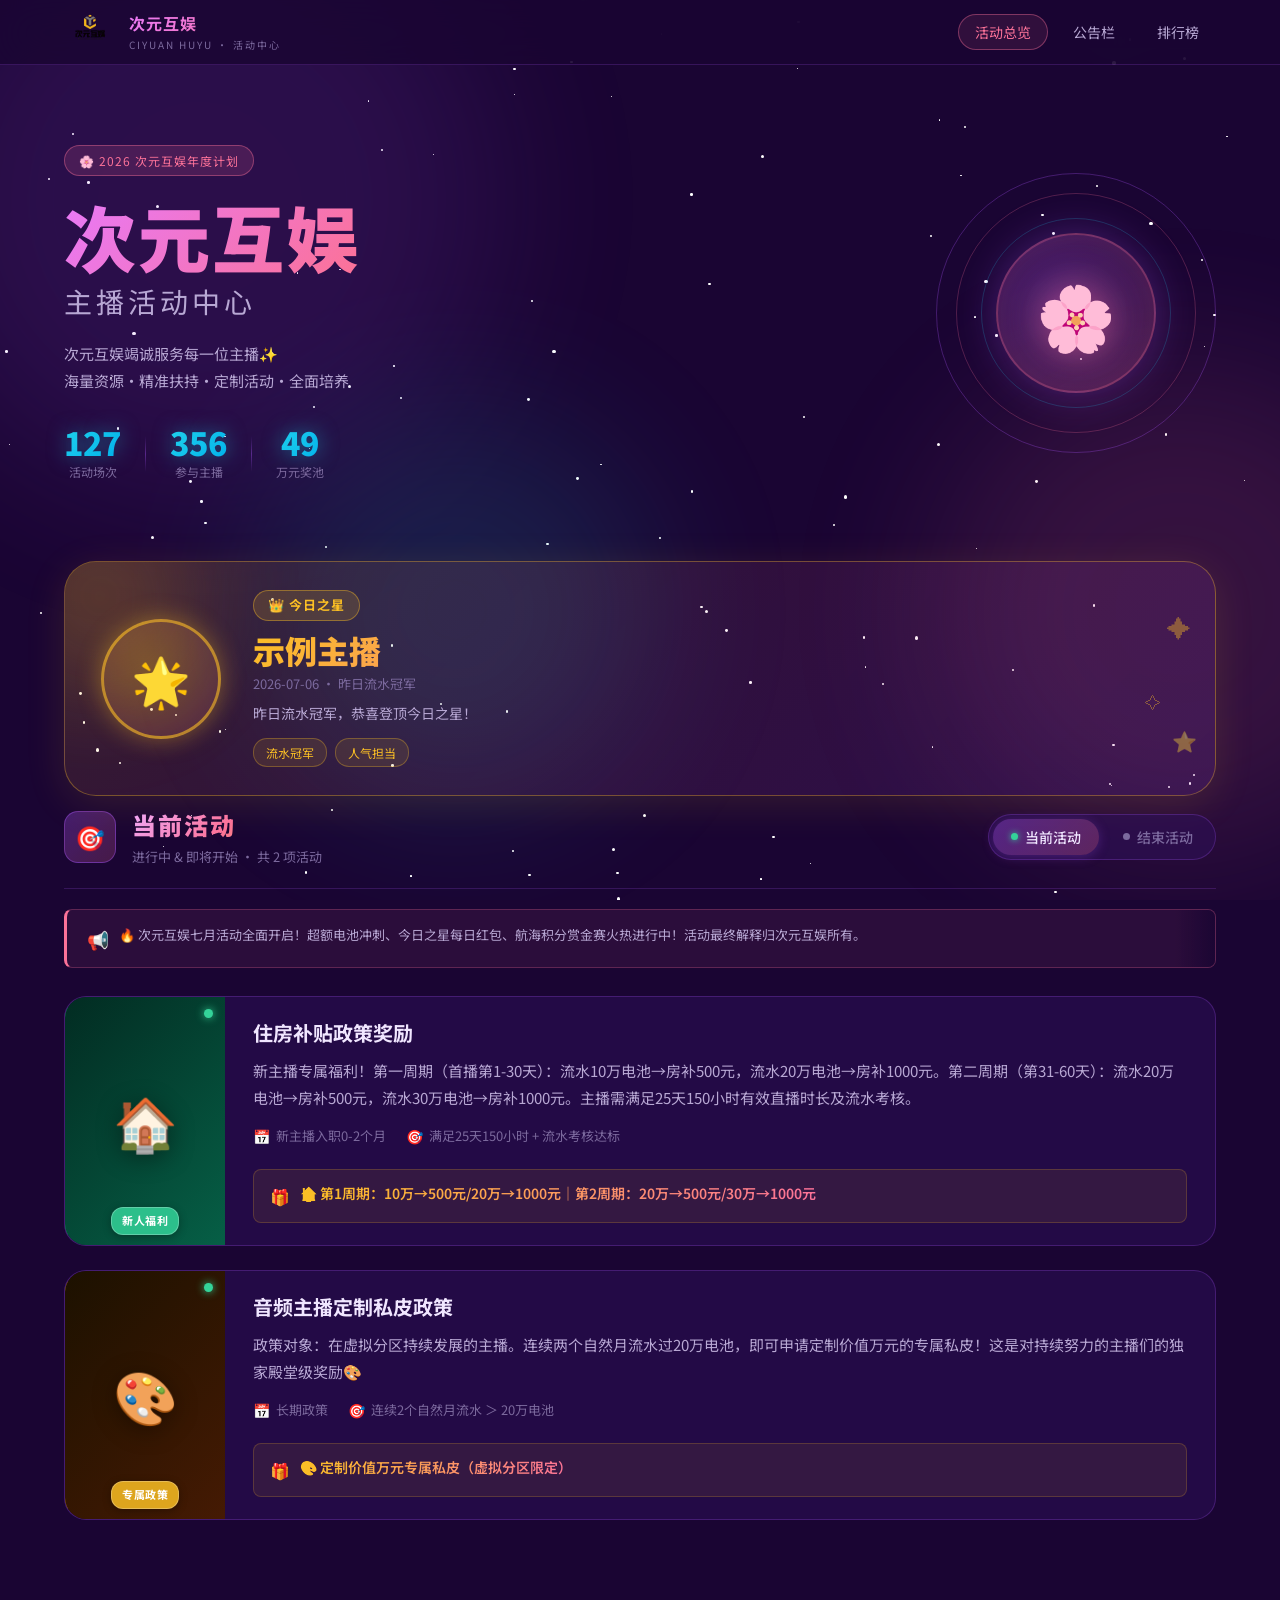
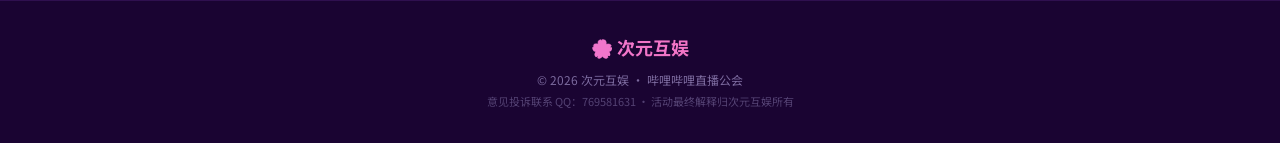
==== index.html @ 7ccd8221 "尝试跑通 尝试跑通" ====
<!DOCTYPE html>
<html lang="zh-CN">
<head>
  <meta charset="UTF-8" />
  <meta name="viewport" content="width=device-width, initial-scale=1.0" />
  <title>✨ 次元互娱 · 活动中心</title>
  <link rel="stylesheet" href="style.css" />
  <link rel="preconnect" href="https://fonts.googleapis.com" />
  <link href="https://fonts.googleapis.com/css2?family=Noto+Sans+SC:wght@300;400;500;700;900&display=swap" rel="stylesheet" />
</head>
<body>

  <!-- 背景粒子层 -->
  <div class="bg-layer">
    <div class="stars" id="stars"></div>
    <div class="nebula nebula-1"></div>
    <div class="nebula nebula-2"></div>
    <div class="nebula nebula-3"></div>
  </div>

  <!-- 顶部导航 -->
  <header class="site-header">
    <div class="header-inner">
      <div class="logo-area">
        <div class="logo-icon">
          <img src="logo.png" alt="次元互娱" class="logo-img" />
        </div>
        <div class="logo-text">
          <span class="guild-name">次元互娱</span>
          <span class="guild-sub">CIYUAN HUYU · 活动中心</span>
        </div>
      </div>
      <nav class="header-nav">
        <a href="#" class="nav-link active">活动总览</a>
        <a href="#" class="nav-link">公告栏</a>
        <a href="#" class="nav-link">排行榜</a>
      </nav>
    </div>
  </header>

  <!-- 主视觉 Banner -->
  <section class="hero-banner">
    <div class="hero-content">
      <div class="hero-badge">🌸 2026 次元互娱年度计划</div>
      <h1 class="hero-title">
        <span class="title-line-1">次元互娱</span>
        <span class="title-line-2">主播活动中心</span>
      </h1>
      <p class="hero-desc">次元互娱竭诚服务每一位主播✨<br/>海量资源·精准扶持·定制活动·全面培养</p>
      <div class="hero-stats">
        <div class="stat-item">
          <span class="stat-num" data-count="128">0</span>
          <span class="stat-label">活动场次</span>
        </div>
        <div class="stat-divider"></div>
        <div class="stat-item">
          <span class="stat-num" data-count="360">0</span>
          <span class="stat-label">参与主播</span>
        </div>
        <div class="stat-divider"></div>
        <div class="stat-item">
          <span class="stat-num" data-count="50">0</span>
          <span class="stat-label">万元奖池</span>
        </div>
      </div>
    </div>
    <div class="hero-decoration">
      <div class="deco-circle deco-c1"></div>
      <div class="deco-circle deco-c2"></div>
      <div class="deco-circle deco-c3"></div>
      <div class="deco-character">
        <div class="char-ring"></div>
        <div class="char-body">
          <span class="char-emoji">🌸</span>
        </div>
      </div>
    </div>
  </section>

  <!-- ⭐ 今日之星模块 -->
  <section class="today-star-section" id="todayStarSection">
    <div class="section-inner">
      <div class="star-card">
        <div class="star-glow"></div>
        <div class="star-photo no-photo" id="starPhoto">🌟</div>
        <div class="star-info">
          <div class="star-crown">👑 今日之星</div>
          <h2 class="star-name" id="starName">主播名</h2>
          <p class="star-date" id="starDate">昨日流水冠军</p>
          <p class="star-note" id="starNote"></p>
          <div class="star-tags" id="starTags"></div>
        </div>
        <div class="star-badge-deco">
          <span class="deco-star deco-s1">✦</span>
          <span class="deco-star deco-s2">✧</span>
          <span class="deco-star deco-s3">⭐</span>
        </div>
      </div>
    </div>
  </section>

  <!-- 活动内容区域 -->
  <main class="activity-main" id="activityMain">
    <div class="section-inner">

      <!-- 活动标题 + 右侧状态切换 -->
      <div class="month-header" id="monthHeader">
        <div class="month-icon">🎯</div>
        <div class="month-title-group">
          <h2 class="month-title" id="monthTitle">当前活动</h2>
          <p class="month-subtitle" id="monthSubtitle">正在进行中的活动</p>
        </div>
        <!-- 右侧切换按钮 -->
        <div class="status-switch" id="statusSwitch">
          <button class="switch-btn active" data-status="active" onclick="switchStatus('active')">
            <span class="switch-dot active-dot"></span>当前活动
          </button>
          <button class="switch-btn" data-status="ended" onclick="switchStatus('ended')">
            <span class="switch-dot ended-dot"></span>结束活动
          </button>
        </div>
      </div>

      <!-- 活动置顶公告 -->
      <div class="notice-banner" id="noticeBanner">
        <span class="notice-icon">📢</span>
        <span class="notice-text" id="noticeText">本月活动火热进行中！请各位主播关注结算时间，奖励将于次月5日统一发放。</span>
      </div>

      <!-- 活动卡片网格 -->
      <div class="activity-grid" id="activityGrid">
        <!-- 活动卡片由 JS 动态渲染 -->
      </div>

      <!-- 空状态 -->
      <div class="empty-state" id="emptyState" style="display:none;">
        <div class="empty-icon">🌙</div>
        <p class="empty-title">本月活动即将公布</p>
        <p class="empty-desc">敬请期待，运营小姐姐们正在努力策划中～</p>
      </div>

    </div>
  </main>

  <!-- 底部 -->
  <footer class="site-footer">
    <div class="footer-inner">
      <div class="footer-logo">🌸 次元互娱</div>
      <p class="footer-text">© 2026 次元互娱 · 哔哩哔哩直播公会</p>
      <p class="footer-hint">意见投诉联系 QQ：769581631 · 活动最终解释归次元互娱所有</p>
    </div>
  </footer>

  <!-- 烟花特效容器 -->
  <div class="fireworks-container" id="fireworksContainer"></div>

  <script src="script.js"></script>
</body>
</html>
---- style.css ----
/* ============================================
   BASE & RESET
   ============================================ */
*, *::before, *::after { box-sizing: border-box; margin: 0; padding: 0; }

:root {
  --bili-pink:    #FB7299;
  --bili-blue:    #00AEEC;
  --purple-deep:  #1a0533;
  --purple-mid:   #2d1057;
  --purple-light: #6d28d9;
  --accent-cyan:  #22d3ee;
  --accent-gold:  #fbbf24;
  --accent-green: #34d399;
  --text-primary: #f0e6ff;
  --text-secondary: #b8a8d4;
  --text-muted:   #7c6a9e;
  --card-bg:      rgba(45, 16, 87, 0.55);
  --card-border:  rgba(168, 85, 247, 0.25);
  --glass-bg:     rgba(255, 255, 255, 0.04);
  --radius-sm: 8px;
  --radius-md: 14px;
  --radius-lg: 22px;
  --radius-xl: 32px;
  --shadow-glow: 0 0 30px rgba(168, 85, 247, 0.4);
  --shadow-pink: 0 0 20px rgba(251, 114, 153, 0.35);
  --transition: 0.3s cubic-bezier(0.4, 0, 0.2, 1);
}

html { scroll-behavior: smooth; }

body {
  font-family: 'Noto Sans SC', 'PingFang SC', 'Hiragino Sans GB', sans-serif;
  background: var(--purple-deep);
  color: var(--text-primary);
  min-height: 100vh;
  overflow-x: hidden;
  line-height: 1.6;
}

/* ============================================
   BACKGROUND LAYER
   ============================================ */
.bg-layer {
  position: fixed;
  inset: 0;
  pointer-events: none;
  z-index: 0;
  overflow: hidden;
}

.stars {
  position: absolute;
  inset: 0;
}

.star {
  position: absolute;
  border-radius: 50%;
  background: white;
  animation: twinkle var(--dur, 3s) ease-in-out infinite;
  animation-delay: var(--delay, 0s);
}

@keyframes twinkle {
  0%, 100% { opacity: var(--min-op, 0.2); transform: scale(1); }
  50%       { opacity: 1; transform: scale(1.4); }
}

.nebula {
  position: absolute;
  border-radius: 50%;
  filter: blur(80px);
  opacity: 0.12;
  animation: nebulaDrift 20s ease-in-out infinite alternate;
}
.nebula-1 { width: 600px; height: 600px; background: #a855f7; top: -100px; left: -100px; animation-duration: 25s; }
.nebula-2 { width: 500px; height: 500px; background: #FB7299; top: 40%; right: -150px; animation-duration: 30s; animation-delay: -10s; }
.nebula-3 { width: 400px; height: 400px; background: #22d3ee; bottom: 10%; left: 20%; animation-duration: 20s; animation-delay: -5s; }

@keyframes nebulaDrift {
  from { transform: translate(0, 0) scale(1); }
  to   { transform: translate(40px, 30px) scale(1.08); }
}

/* ============================================
   COMMON LAYOUT
   ============================================ */
.section-inner {
  max-width: 1200px;
  margin: 0 auto;
  padding: 0 24px;
}

/* ============================================
   HEADER
   ============================================ */
.site-header {
  position: sticky;
  top: 0;
  z-index: 100;
  background: rgba(26, 5, 51, 0.82);
  backdrop-filter: blur(20px);
  border-bottom: 1px solid rgba(168, 85, 247, 0.2);
}

.header-inner {
  max-width: 1200px;
  margin: 0 auto;
  padding: 0 24px;
  height: 64px;
  display: flex;
  align-items: center;
  justify-content: space-between;
}

.logo-area {
  display: flex;
  align-items: center;
  gap: 12px;
}

.logo-icon svg {
  width: 40px;
  height: 40px;
  filter: drop-shadow(0 0 8px rgba(168, 85, 247, 0.6));
}

.logo-img {
  height: 40px;
  width: auto;          /* 按比例自动拉伸，不裁剪 */
  max-width: 120px;     /* 防止过宽 */
  object-fit: contain;
  animation: logoPulse 3s ease-in-out infinite;
}

.guild-name {
  display: block;
  font-size: 16px;
  font-weight: 700;
  background: linear-gradient(135deg, #e879f9, #fb7299);
  -webkit-background-clip: text;
  -webkit-text-fill-color: transparent;
  background-clip: text;
  letter-spacing: 1px;
}

.guild-sub {
  display: block;
  font-size: 10px;
  color: var(--text-muted);
  letter-spacing: 2px;
  text-transform: uppercase;
}

.header-nav {
  display: flex;
  gap: 8px;
}

.nav-link {
  padding: 6px 16px;
  border-radius: 20px;
  font-size: 14px;
  color: var(--text-secondary);
  text-decoration: none;
  transition: var(--transition);
  border: 1px solid transparent;
}

.nav-link:hover,
.nav-link.active {
  color: var(--bili-pink);
  border-color: rgba(251, 114, 153, 0.4);
  background: rgba(251, 114, 153, 0.1);
}

/* ============================================
   HERO BANNER
   ============================================ */
.hero-banner {
  position: relative;
  z-index: 1;
  padding: 80px 24px 60px;
  max-width: 1200px;
  margin: 0 auto;
  display: flex;
  align-items: center;
  justify-content: space-between;
  gap: 40px;
  min-height: 400px;
}

.hero-content { flex: 1; }

.hero-badge {
  display: inline-flex;
  align-items: center;
  gap: 6px;
  padding: 5px 14px;
  background: rgba(251, 114, 153, 0.15);
  border: 1px solid rgba(251, 114, 153, 0.4);
  border-radius: 20px;
  font-size: 12px;
  color: var(--bili-pink);
  letter-spacing: 1px;
  margin-bottom: 20px;
  animation: fadeInDown 0.6s ease both;
}

.hero-title {
  display: flex;
  flex-direction: column;
  gap: 4px;
  margin-bottom: 16px;
  animation: fadeInUp 0.7s ease 0.1s both;
}

.title-line-1 {
  font-size: clamp(40px, 6vw, 72px);
  font-weight: 900;
  background: linear-gradient(135deg, #e879f9 0%, #fb7299 40%, #fbbf24 100%);
  -webkit-background-clip: text;
  -webkit-text-fill-color: transparent;
  background-clip: text;
  line-height: 1.1;
  letter-spacing: 2px;
}

.title-line-2 {
  font-size: clamp(18px, 2.5vw, 28px);
  font-weight: 400;
  color: var(--text-secondary);
  letter-spacing: 4px;
}

.hero-desc {
  font-size: 15px;
  color: var(--text-secondary);
  line-height: 1.8;
  margin-bottom: 32px;
  animation: fadeInUp 0.7s ease 0.2s both;
}

.hero-stats {
  display: flex;
  align-items: center;
  gap: 24px;
  animation: fadeInUp 0.7s ease 0.3s both;
}

.stat-item { text-align: center; }

.stat-num {
  display: block;
  font-size: 32px;
  font-weight: 900;
  background: linear-gradient(135deg, var(--accent-cyan), var(--bili-blue));
  -webkit-background-clip: text;
  -webkit-text-fill-color: transparent;
  background-clip: text;
  line-height: 1;
}

.stat-label {
  display: block;
  font-size: 12px;
  color: var(--text-muted);
  margin-top: 4px;
}

.stat-divider {
  width: 1px;
  height: 36px;
  background: linear-gradient(to bottom, transparent, rgba(168,85,247,0.4), transparent);
}

/* Hero Decoration */
.hero-decoration {
  position: relative;
  flex-shrink: 0;
  width: 280px;
  height: 280px;
  animation: fadeIn 1s ease 0.4s both;
}

.deco-circle {
  position: absolute;
  border-radius: 50%;
  border: 1px solid;
  animation: rotateSlow linear infinite;
}

.deco-c1 {
  inset: 0;
  border-color: rgba(168, 85, 247, 0.3);
  animation-duration: 20s;
}

.deco-c2 {
  inset: 20px;
  border-color: rgba(251, 114, 153, 0.25);
  animation-duration: 15s;
  animation-direction: reverse;
}

.deco-c3 {
  inset: 45px;
  border-color: rgba(34, 211, 238, 0.2);
  animation-duration: 25s;
}

@keyframes rotateSlow {
  from { transform: rotate(0deg); }
  to   { transform: rotate(360deg); }
}

.deco-character {
  position: absolute;
  inset: 60px;
  display: flex;
  align-items: center;
  justify-content: center;
}

.char-ring {
  position: absolute;
  inset: 0;
  border-radius: 50%;
  background: radial-gradient(circle at 40% 40%, rgba(168,85,247,0.3), rgba(251,114,153,0.15));
  border: 2px solid rgba(251, 114, 153, 0.3);
  box-shadow: 0 0 40px rgba(168, 85, 247, 0.3), inset 0 0 30px rgba(251, 114, 153, 0.1);
}

.char-body {
  font-size: 64px;
  animation: charFloat 4s ease-in-out infinite;
  filter: drop-shadow(0 0 20px rgba(251, 114, 153, 0.6));
  z-index: 1;
}

@keyframes charFloat {
  0%, 100% { transform: translateY(0) rotate(-5deg); }
  50%       { transform: translateY(-12px) rotate(5deg); }
}

/* ============================================
   MONTH SELECTOR
   ============================================ */
.month-selector-section {
  position: relative;
  z-index: 1;
  padding: 12px 0 32px;
}

.section-label {
  display: flex;
  align-items: center;
  justify-content: center;
  gap: 12px;
  font-size: 12px;
  color: var(--text-muted);
  letter-spacing: 3px;
  text-transform: uppercase;
  margin-bottom: 20px;
}

.label-dot {
  display: inline-block;
  width: 4px;
  height: 4px;
  border-radius: 50%;
  background: var(--bili-pink);
  opacity: 0.6;
}

.month-tabs {
  display: flex;
  align-items: center;
  justify-content: center;
  gap: 10px;
  flex-wrap: wrap;
}

.month-tab {
  position: relative;
  padding: 10px 24px;
  border-radius: 30px;
  font-size: 14px;
  font-weight: 500;
  cursor: pointer;
  border: 1px solid rgba(168, 85, 247, 0.25);
  background: rgba(45, 16, 87, 0.4);
  color: var(--text-secondary);
  transition: var(--transition);
  user-select: none;
  overflow: hidden;
}

.month-tab::before {
  content: '';
  position: absolute;
  inset: 0;
  background: linear-gradient(135deg, rgba(232,121,249,0.2), rgba(251,114,153,0.15));
  opacity: 0;
  transition: opacity 0.3s;
  border-radius: inherit;
}

.month-tab:hover {
  border-color: rgba(251, 114, 153, 0.5);
  color: var(--text-primary);
  transform: translateY(-2px);
}

.month-tab:hover::before { opacity: 1; }

.month-tab.active {
  background: linear-gradient(135deg, rgba(168,85,247,0.35), rgba(251,114,153,0.25));
  border-color: rgba(251, 114, 153, 0.7);
  color: var(--text-primary);
  box-shadow: 0 0 20px rgba(251, 114, 153, 0.3), 0 4px 15px rgba(0,0,0,0.3);
}

.month-tab.active::before { opacity: 1; }

.month-tab.active .tab-indicator {
  display: block;
}

.tab-num {
  font-size: 11px;
  opacity: 0.65;
  margin-right: 2px;
}

.tab-label { font-weight: 600; }

.tab-dot {
  display: inline-block;
  width: 5px;
  height: 5px;
  border-radius: 50%;
  background: var(--bili-pink);
  margin-left: 6px;
  vertical-align: middle;
  opacity: 0;
  transition: opacity 0.3s;
}

.month-tab.active .tab-dot,
.month-tab.has-content .tab-dot { opacity: 1; }

/* ============================================
   ACTIVITY MAIN
   ============================================ */
.activity-main {
  position: relative;
  z-index: 1;
  padding: 0 0 80px;
}

.month-header {
  display: flex;
  align-items: center;
  gap: 16px;
  margin-bottom: 20px;
  padding-bottom: 20px;
  border-bottom: 1px solid rgba(168, 85, 247, 0.2);
  animation: fadeInUp 0.5s ease both;
}

.month-icon {
  width: 52px;
  height: 52px;
  border-radius: var(--radius-md);
  background: linear-gradient(135deg, rgba(168,85,247,0.3), rgba(251,114,153,0.2));
  border: 1px solid rgba(168, 85, 247, 0.4);
  display: flex;
  align-items: center;
  justify-content: center;
  font-size: 24px;
  flex-shrink: 0;
}

.month-title {
  font-size: 24px;
  font-weight: 700;
  color: var(--text-primary);
}

.month-subtitle {
  font-size: 13px;
  color: var(--text-muted);
  margin-top: 2px;
}

.month-badge {
  margin-left: auto;
  padding: 5px 14px;
  border-radius: 20px;
  font-size: 12px;
  font-weight: 600;
  background: rgba(52, 211, 153, 0.15);
  border: 1px solid rgba(52, 211, 153, 0.4);
  color: var(--accent-green);
}

.month-badge.ended {
  background: rgba(124, 106, 158, 0.15);
  border-color: rgba(124, 106, 158, 0.4);
  color: var(--text-muted);
}

.month-badge.upcoming {
  background: rgba(251, 191, 36, 0.12);
  border-color: rgba(251, 191, 36, 0.35);
  color: var(--accent-gold);
}

/* ============================================
   STATUS SWITCH（当前活动 / 结束活动）
   ============================================ */
.status-switch {
  display: flex;
  align-items: center;
  gap: 6px;
  margin-left: auto;
  background: rgba(45, 16, 87, 0.6);
  border: 1px solid rgba(168, 85, 247, 0.25);
  border-radius: 30px;
  padding: 4px;
}

.switch-btn {
  display: flex;
  align-items: center;
  gap: 7px;
  padding: 8px 18px;
  border-radius: 24px;
  border: none;
  background: transparent;
  color: var(--text-muted);
  font-size: 14px;
  font-weight: 500;
  font-family: inherit;
  cursor: pointer;
  transition: var(--transition);
  white-space: nowrap;
}

.switch-btn:hover {
  color: var(--text-secondary);
  background: rgba(255,255,255,0.05);
}

.switch-btn.active {
  background: linear-gradient(135deg, rgba(168,85,247,0.35), rgba(251,114,153,0.25));
  color: var(--text-primary);
  box-shadow: 0 2px 12px rgba(168, 85, 247, 0.25);
}

.switch-dot {
  width: 7px;
  height: 7px;
  border-radius: 50%;
  flex-shrink: 0;
}

.switch-dot.active-dot {
  background: var(--accent-green);
  box-shadow: 0 0 6px var(--accent-green);
  animation: pulse 2s ease infinite;
}

.switch-dot.ended-dot {
  background: var(--text-muted);
}

@media (max-width: 600px) {
  .status-switch { width: 100%; justify-content: center; }
  .switch-btn    { flex: 1; justify-content: center; }
}

/* ============================================
   NOTICE BANNER
   ============================================ */
.notice-banner {
  display: flex;
  align-items: flex-start;
  gap: 10px;
  padding: 14px 20px;
  background: rgba(251, 114, 153, 0.08);
  border: 1px solid rgba(251, 114, 153, 0.25);
  border-left: 3px solid var(--bili-pink);
  border-radius: var(--radius-sm);
  margin-bottom: 28px;
  animation: fadeInUp 0.5s ease 0.1s both;
}

.notice-icon { font-size: 18px; flex-shrink: 0; margin-top: 1px; }

.notice-text {
  font-size: 13px;
  color: var(--text-secondary);
  line-height: 1.7;
}

/* ============================================
   ACTIVITY GRID
   ============================================ */
.activity-grid {
  display: flex;
  flex-direction: column;
  gap: 24px;
  animation: fadeInUp 0.5s ease 0.15s both;
}

/* ============================================
   ACTIVITY CARD  — 单列横向布局
   ============================================ */
.activity-card {
  position: relative;
  border-radius: var(--radius-lg);
  background: var(--card-bg);
  border: 1px solid var(--card-border);
  backdrop-filter: blur(12px);
  overflow: hidden;
  transition: transform 0.3s ease, box-shadow 0.3s ease, border-color 0.3s ease;
  cursor: pointer;
  animation: cardAppear 0.4s ease both;
  display: flex;          /* 横向排列 */
  flex-direction: row;
  align-items: stretch;
}

@keyframes cardAppear {
  from { opacity: 0; transform: translateY(20px) scale(0.97); }
  to   { opacity: 1; transform: translateY(0) scale(1); }
}

.activity-card::before {
  content: '';
  position: absolute;
  top: 0; left: 0; bottom: 0;
  width: 3px;             /* 左侧竖线替代顶部横线 */
  background: var(--card-accent, linear-gradient(180deg, #a855f7, #fb7299));
  opacity: 0.9;
}

.activity-card:hover {
  transform: translateY(-4px);
  box-shadow: 0 20px 40px rgba(0,0,0,0.4), 0 0 30px rgba(168, 85, 247, 0.2);
  border-color: rgba(168, 85, 247, 0.5);
}

/* 封面区域 — 固定宽度竖块 */
.card-cover {
  width: 160px;
  min-width: 160px;
  flex-shrink: 0;
  position: relative;
  overflow: hidden;
  display: flex;
  align-items: center;
  justify-content: center;
}

.card-cover-bg {
  position: absolute;
  inset: 0;
}

.card-cover-emoji {
  font-size: 52px;
  z-index: 1;
  filter: drop-shadow(0 4px 12px rgba(0,0,0,0.4));
  animation: cardEmoji 3s ease-in-out infinite;
}

@keyframes cardEmoji {
  0%, 100% { transform: scale(1) rotate(-3deg); }
  50%       { transform: scale(1.08) rotate(3deg); }
}

.card-type-tag {
  position: absolute;
  bottom: 10px;
  left: 50%;
  transform: translateX(-50%);
  white-space: nowrap;
  padding: 4px 10px;
  border-radius: 12px;
  font-size: 12px;
  font-weight: 700;
  backdrop-filter: blur(8px);
  z-index: 2;
  border: 1px solid rgba(255,255,255,0.25);
  box-shadow: 0 2px 8px rgba(0,0,0,0.3);
}

.card-status-dot {
  position: absolute;
  top: 12px;
  right: 12px;
  width: 9px;
  height: 9px;
  border-radius: 50%;
  z-index: 2;
}

.card-status-dot.active {
  background: var(--accent-green);
  box-shadow: 0 0 8px var(--accent-green);
  animation: pulse 2s ease infinite;
}

.card-status-dot.ended { background: var(--text-muted); }

.card-status-dot.upcoming {
  background: var(--accent-gold);
  box-shadow: 0 0 8px var(--accent-gold);
}

@keyframes pulse {
  0%, 100% { transform: scale(1); opacity: 1; }
  50%       { transform: scale(1.3); opacity: 0.7; }
}

/* 卡片正文区 — 占满剩余宽度 */
.card-body {
  flex: 1;
  padding: 22px 28px;
  display: flex;
  flex-direction: column;
  justify-content: space-between;
  gap: 10px;
  min-width: 0;         /* 防止 flex 撑破布局 */
}

.card-title {
  font-size: 20px;      /* ↑ 加大 */
  font-weight: 700;
  color: var(--text-primary);
  line-height: 1.4;
}

.card-desc {
  font-size: 15px;      /* ↑ 加大 */
  color: var(--text-secondary);
  line-height: 1.8;
  /* 取消截断，全部展示 */
  display: block;
  -webkit-line-clamp: unset;
  overflow: visible;
}

.card-meta {
  display: flex;
  align-items: center;
  gap: 20px;
  flex-wrap: wrap;
  margin-top: 4px;
}

.meta-item {
  display: flex;
  align-items: center;
  gap: 6px;
  font-size: 13px;      /* ↑ 加大 */
  color: var(--text-muted);
}

.meta-icon { font-size: 14px; }

.card-reward {
  margin-top: 12px;
  padding: 12px 16px;
  background: rgba(251, 191, 36, 0.08);
  border: 1px solid rgba(251, 191, 36, 0.2);
  border-radius: var(--radius-sm);
  display: flex;
  align-items: flex-start;
  gap: 10px;
  position: relative;
  overflow: hidden;
}

.reward-icon { font-size: 16px; flex-shrink: 0; margin-top: 2px; }

.reward-text {
  font-size: 14px;      /* ↑ 加大 */
  font-weight: 600;
  line-height: 1.6;
  background: linear-gradient(90deg, #fbbf24, #fb7299, #fbbf24);
  background-size: 200%;
  -webkit-background-clip: text;
  -webkit-text-fill-color: transparent;
  background-clip: text;
  animation: shimmerText 3s linear infinite;
}

/* 移动端：窄屏改回竖向 */
@media (max-width: 640px) {
  .activity-card { flex-direction: column; }
  .card-cover    { width: 100%; min-width: unset; height: 140px; }
  .card-type-tag { bottom: auto; top: 12px; left: 12px; transform: none; }
  .card-body     { padding: 16px 18px; }
  .card-title    { font-size: 17px; }
  .card-desc     { font-size: 14px; }
}

/* Card theme variations */
.card-theme-pink  { --card-accent: linear-gradient(90deg, #fb7299, #f43f5e); }
.card-theme-purple{ --card-accent: linear-gradient(90deg, #a855f7, #8b5cf6); }
.card-theme-cyan  { --card-accent: linear-gradient(90deg, #22d3ee, #06b6d4); }
.card-theme-gold  { --card-accent: linear-gradient(90deg, #fbbf24, #f59e0b); }
.card-theme-green { --card-accent: linear-gradient(90deg, #34d399, #10b981); }

/* ============================================
   EMPTY STATE
   ============================================ */
.empty-state {
  text-align: center;
  padding: 80px 20px;
  animation: fadeIn 0.5s ease both;
}

.empty-icon {
  font-size: 64px;
  margin-bottom: 16px;
  animation: charFloat 4s ease-in-out infinite;
}

.empty-title {
  font-size: 20px;
  font-weight: 600;
  color: var(--text-secondary);
  margin-bottom: 8px;
}

.empty-desc {
  font-size: 14px;
  color: var(--text-muted);
}

/* ============================================
   FOOTER
   ============================================ */
.site-footer {
  position: relative;
  z-index: 1;
  padding: 32px 24px;
  text-align: center;
  border-top: 1px solid rgba(168, 85, 247, 0.15);
  background: rgba(26, 5, 51, 0.5);
}

.footer-logo {
  font-size: 18px;
  font-weight: 700;
  background: linear-gradient(135deg, #e879f9, #fb7299);
  -webkit-background-clip: text;
  -webkit-text-fill-color: transparent;
  background-clip: text;
  margin-bottom: 8px;
}

.footer-text {
  font-size: 12px;
  color: var(--text-muted);
  margin-bottom: 4px;
}

.footer-hint {
  font-size: 11px;
  color: rgba(124, 106, 158, 0.6);
}

/* ============================================
   FIREWORKS
   ============================================ */
.fireworks-container {
  position: fixed;
  inset: 0;
  pointer-events: none;
  z-index: 999;
  overflow: hidden;
}

.firework-particle {
  position: absolute;
  border-radius: 50%;
  animation: fireworkFly var(--dur) ease-out forwards;
}

@keyframes fireworkFly {
  0%   { transform: translate(0, 0) scale(1); opacity: 1; }
  100% { transform: translate(var(--tx), var(--ty)) scale(0); opacity: 0; }
}

/* ============================================
   ANIMATIONS
   ============================================ */
@keyframes fadeIn {
  from { opacity: 0; }
  to   { opacity: 1; }
}

@keyframes fadeInUp {
  from { opacity: 0; transform: translateY(24px); }
  to   { opacity: 1; transform: translateY(0); }
}

@keyframes fadeInDown {
  from { opacity: 0; transform: translateY(-16px); }
  to   { opacity: 1; transform: translateY(0); }
}

/* ============================================
   RESPONSIVE
   ============================================ */
@media (max-width: 768px) {
  .hero-banner {
    flex-direction: column;
    padding: 48px 20px 40px;
    min-height: auto;
  }

  .hero-decoration {
    width: 180px;
    height: 180px;
  }

  .char-body { font-size: 40px; }

  .hero-stats { gap: 16px; }

  .stat-num { font-size: 24px; }

  .header-nav { display: none; }

  .activity-grid {
    grid-template-columns: 1fr;
  }

  .month-tabs { gap: 8px; }

  .month-tab { padding: 8px 16px; font-size: 13px; }

  .month-header {
    flex-wrap: wrap;
  }

  .month-badge { margin-left: 0; }
}

@media (max-width: 480px) {
  .section-inner { padding: 0 16px; }

  .title-line-1 { font-size: 36px; }

  .hero-decoration { display: none; }
}

/* ============================================
   ✨ 二次元强化扩展包
   ============================================ */

/* 樱花飘落粒子 */
.sakura-container {
  position: fixed;
  inset: 0;
  pointer-events: none;
  z-index: 0;
  overflow: hidden;
}

.sakura {
  position: absolute;
  top: -30px;
  font-size: var(--size, 16px);
  opacity: 0.7;
  animation: sakuraFall var(--fall-dur, 8s) linear var(--fall-delay, 0s) infinite;
  user-select: none;
}

@keyframes sakuraFall {
  0%   { transform: translateY(-30px) rotate(0deg) translateX(0); opacity: 0; }
  10%  { opacity: 0.7; }
  90%  { opacity: 0.5; }
  100% {
    transform: translateY(110vh) rotate(720deg) translateX(var(--drift, 60px));
    opacity: 0;
  }
}

/* 卡片奖励文字渐变 */
.reward-text {
  background: linear-gradient(90deg, #fbbf24, #fb7299, #fbbf24);
  background-size: 200%;
  -webkit-background-clip: text;
  -webkit-text-fill-color: transparent;
  background-clip: text;
  animation: shimmerText 3s linear infinite;
  font-weight: 600;
}

@keyframes shimmerText {
  0%   { background-position: 0% center; }
  100% { background-position: 200% center; }
}

/* 月份标题 — 更二次元的装饰 */
.month-title {
  background: linear-gradient(135deg, #f0abfc, #fb7299, #fbbf24);
  -webkit-background-clip: text;
  -webkit-text-fill-color: transparent;
  background-clip: text;
  font-weight: 900;
  letter-spacing: 2px;
}

/* 活动卡片 — 鼠标悬浮时出现动漫风彩色光晕 */
.activity-card:hover::after {
  content: '';
  position: absolute;
  inset: -1px;
  border-radius: inherit;
  background: linear-gradient(135deg,
    rgba(232,121,249,0.15),
    rgba(251,114,153,0.12),
    rgba(34,211,238,0.1)
  );
  pointer-events: none;
  z-index: 0;
}

/* 卡片内容层级保证 */
.card-cover, .card-body { position: relative; z-index: 1; }

/* 类型标签 — 加玻璃磨砂效果 */
.card-type-tag {
  font-size: 11px;
  font-weight: 700;
  letter-spacing: 0.5px;
  border: 1px solid rgba(255,255,255,0.25);
  box-shadow: 0 2px 8px rgba(0,0,0,0.3);
}

/* 奖励区块 — 金色边框闪光 */
.card-reward {
  position: relative;
  overflow: hidden;
}
.card-reward::before {
  content: '';
  position: absolute;
  top: 0; left: -100%;
  width: 60%;
  height: 100%;
  background: linear-gradient(90deg, transparent, rgba(255,255,255,0.06), transparent);
  animation: rewardShine 4s ease-in-out infinite;
}
@keyframes rewardShine {
  0%   { left: -100%; }
  50%, 100% { left: 150%; }
}

/* Notice 横幅 — 滚动字幕感 */
.notice-banner {
  animation: fadeInUp 0.5s ease 0.1s both;
  position: relative;
  overflow: hidden;
}
.notice-banner::after {
  content: '';
  position: absolute;
  top: 0; right: 0;
  width: 40px;
  height: 100%;
  background: linear-gradient(to left, rgba(26,5,51,0.9), transparent);
  pointer-events: none;
}

/* 月份 Tab active 状态 — 更醒目 */
.month-tab.active {
  box-shadow:
    0 0 0 1px rgba(251,114,153,0.5),
    0 0 16px rgba(251,114,153,0.3),
    0 4px 20px rgba(0,0,0,0.4);
  transform: translateY(-3px);
}

/* Hero stats 数字 — 霓虹感 */
.stat-num {
  text-shadow: 0 0 20px rgba(34,211,238,0.5);
}

/* 顶部 header logo 呼吸发光 */
.logo-icon svg {
  animation: logoPulse 3s ease-in-out infinite;
}
@keyframes logoPulse {
  0%, 100% { filter: drop-shadow(0 0 6px rgba(168,85,247,0.5)); }
  50%       { filter: drop-shadow(0 0 16px rgba(251,114,153,0.8)); }
}

/* Section label 装饰圆点闪烁 */
.label-dot {
  animation: dotBlink 2s ease-in-out infinite;
}
.label-dot:nth-child(3) { animation-delay: 0.5s; }

@keyframes dotBlink {
  0%, 100% { opacity: 0.4; transform: scale(1); }
  50%       { opacity: 1; transform: scale(1.5); }
}

/* 卡片封面 Emoji — 各卡片延迟不同，更生动 */
.activity-card:nth-child(2n) .card-cover-emoji { animation-delay: -1.5s; }
.activity-card:nth-child(3n) .card-cover-emoji { animation-delay: -2.8s; }
.activity-card:nth-child(4n) .card-cover-emoji { animation-delay: -0.7s; }

/* 空状态 — 可爱提示增强 */
.empty-state {
  background: rgba(45,16,87,0.3);
  border: 1px dashed rgba(168,85,247,0.25);
  border-radius: var(--radius-xl);
  margin: 20px 0;
}

/* 全局滚动条美化 */
::-webkit-scrollbar { width: 6px; }
::-webkit-scrollbar-track { background: var(--purple-deep); }
::-webkit-scrollbar-thumb {
  background: linear-gradient(to bottom, #a855f7, #fb7299);
  border-radius: 3px;
}
::-webkit-scrollbar-thumb:hover { background: #fb7299; }

/* 文字选中颜色 */
::selection {
  background: rgba(251,114,153,0.3);
  color: #f0e6ff;
}

/* ============================================
   ⭐ 今日之星模块
   ============================================ */
.today-star-section {
  position: relative;
  z-index: 1;
  padding: 20px 0 10px;
}

.star-card {
  position: relative;
  display: flex;
  align-items: center;
  gap: 32px;
  padding: 28px 36px;
  border-radius: var(--radius-xl);
  background: linear-gradient(135deg, rgba(251,191,36,0.12), rgba(251,114,153,0.1), rgba(168,85,247,0.12));
  border: 1px solid rgba(251, 191, 36, 0.35);
  overflow: hidden;
  box-shadow: 0 8px 40px rgba(251, 191, 36, 0.12);
  animation: fadeInUp 0.6s ease both;
}

.star-glow {
  position: absolute;
  top: -50%;
  left: -10%;
  width: 300px;
  height: 300px;
  background: radial-gradient(circle, rgba(251,191,36,0.25), transparent 70%);
  filter: blur(40px);
  animation: nebulaDrift 8s ease-in-out infinite alternate;
  pointer-events: none;
}

/* 主播写真照 */
.star-photo {
  width: 120px;
  height: 120px;
  min-width: 120px;
  border-radius: 50%;
  background-size: cover;
  background-position: center;
  border: 3px solid rgba(251, 191, 36, 0.6);
  box-shadow: 0 0 24px rgba(251, 191, 36, 0.4);
  position: relative;
  z-index: 1;
  display: flex;
  align-items: center;
  justify-content: center;
  animation: starPhotoPulse 3s ease-in-out infinite;
}

.star-photo.no-photo {
  font-size: 48px;
  background: radial-gradient(circle at 40% 40%, rgba(251,191,36,0.3), rgba(251,114,153,0.15));
}

@keyframes starPhotoPulse {
  0%, 100% { box-shadow: 0 0 24px rgba(251, 191, 36, 0.4); }
  50%       { box-shadow: 0 0 36px rgba(251, 191, 36, 0.7); }
}

.star-info {
  flex: 1;
  position: relative;
  z-index: 1;
  min-width: 0;
}

.star-crown {
  display: inline-block;
  font-size: 13px;
  font-weight: 700;
  color: var(--accent-gold);
  padding: 4px 14px;
  background: rgba(251, 191, 36, 0.15);
  border: 1px solid rgba(251, 191, 36, 0.4);
  border-radius: 20px;
  margin-bottom: 10px;
  letter-spacing: 1px;
}

.star-name {
  font-size: 32px;
  font-weight: 900;
  background: linear-gradient(135deg, #fbbf24, #fb7299, #e879f9);
  -webkit-background-clip: text;
  -webkit-text-fill-color: transparent;
  background-clip: text;
  line-height: 1.2;
  margin-bottom: 4px;
}

.star-date {
  font-size: 13px;
  color: var(--text-muted);
  margin-bottom: 8px;
}

.star-note {
  font-size: 14px;
  color: var(--text-secondary);
  line-height: 1.7;
  margin-bottom: 12px;
}

.star-tags {
  display: flex;
  gap: 8px;
  flex-wrap: wrap;
}

.star-tag {
  font-size: 12px;
  color: var(--accent-gold);
  padding: 4px 12px;
  background: rgba(251, 191, 36, 0.1);
  border: 1px solid rgba(251, 191, 36, 0.3);
  border-radius: 14px;
}

.star-badge-deco {
  position: absolute;
  top: 0; right: 0; bottom: 0;
  width: 120px;
  pointer-events: none;
  z-index: 0;
}

.deco-star {
  position: absolute;
  color: rgba(251, 191, 36, 0.4);
  animation: charFloat 4s ease-in-out infinite;
}
.deco-s1 { font-size: 24px; top: 20%; right: 20%; animation-delay: 0s; }
.deco-s2 { font-size: 16px; top: 55%; right: 45%; animation-delay: 1s; }
.deco-s3 { font-size: 20px; top: 70%; right: 15%; animation-delay: 2s; }

@media (max-width: 640px) {
  .star-card { flex-direction: column; text-align: center; padding: 24px 20px; gap: 18px; }
  .star-name { font-size: 26px; }
  .star-tags { justify-content: center; }
  .star-badge-deco { display: none; }
}

/* ============================================
   礼物图片卡片封面
   ============================================ */
.card-cover-img {
  width: 90px;
  height: 90px;
  object-fit: contain;
  z-index: 1;
  position: relative;
  filter: drop-shadow(0 4px 16px rgba(0,0,0,0.5));
  animation: cardEmoji 3s ease-in-out infinite;
}
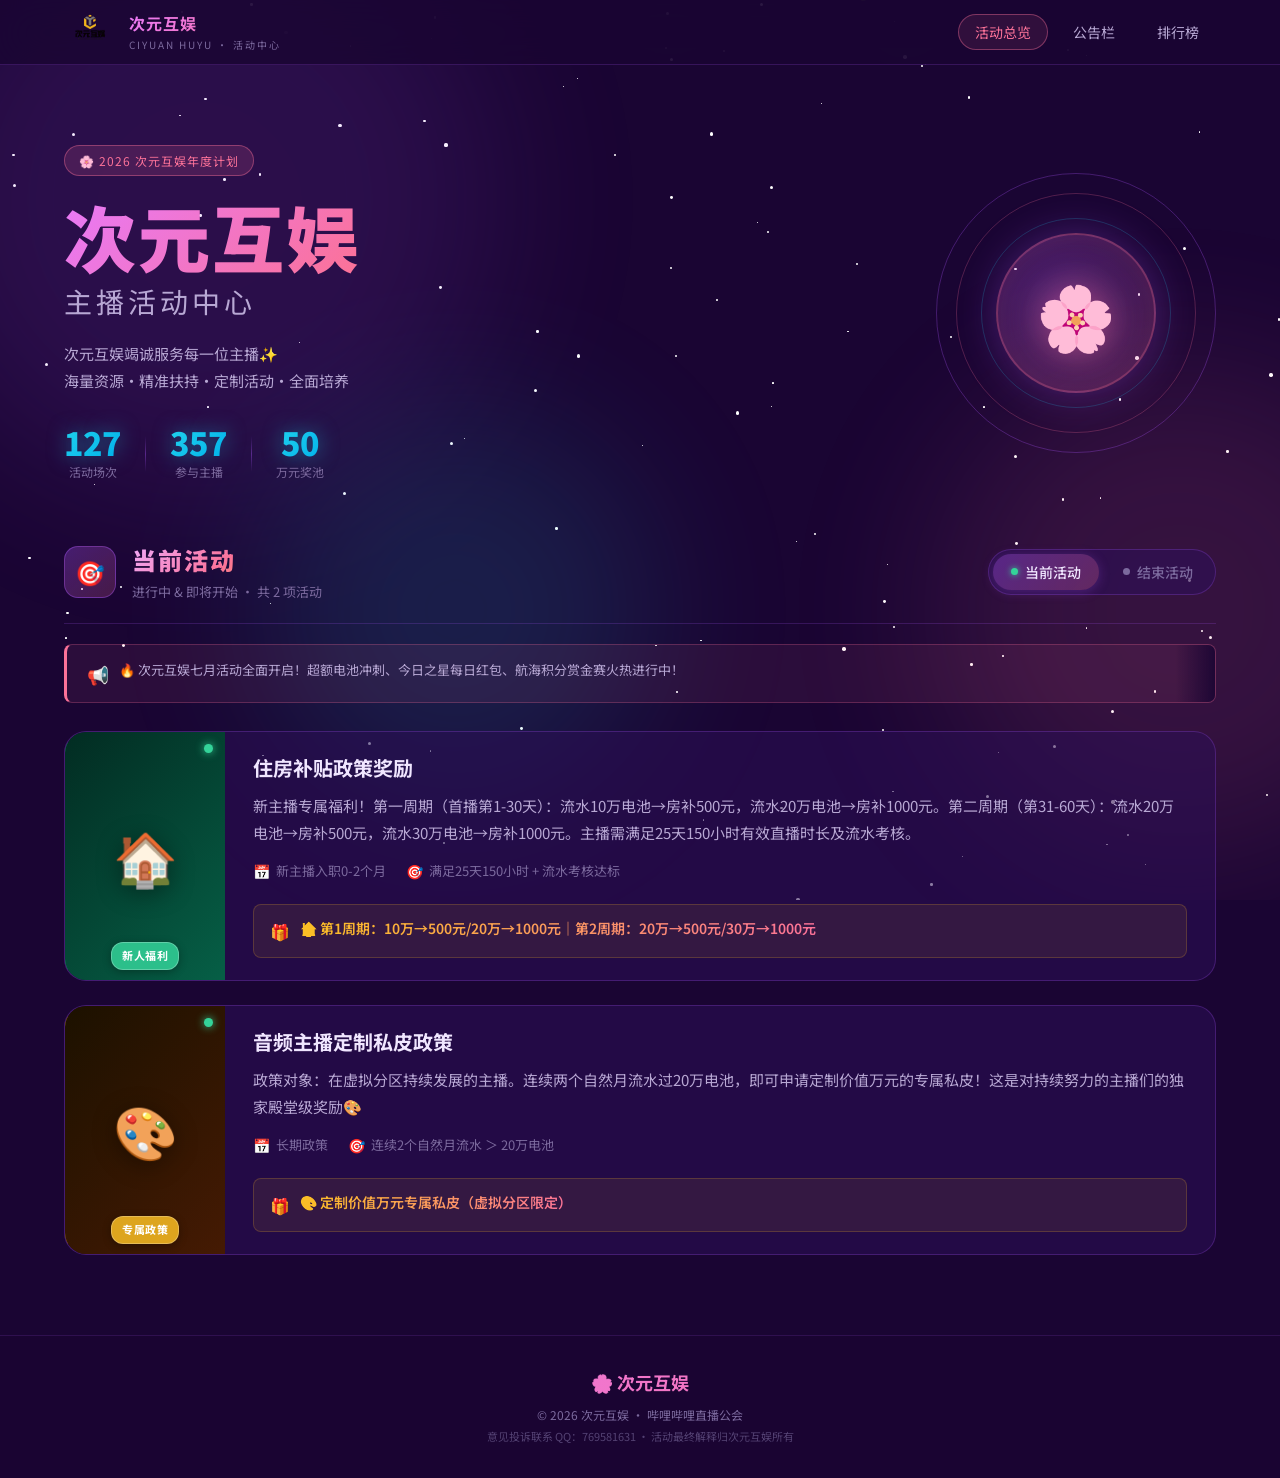
==== commit af3e8d01: "Update index.html" ====
--- a/index.html
+++ b/index.html
@@ -80,21 +80,29 @@
   <!-- ⭐ 今日之星模块 -->
   <section class="today-star-section" id="todayStarSection">
     <div class="section-inner">
-      <div class="star-card">
-        <div class="star-glow"></div>
-        <div class="star-photo no-photo" id="starPhoto">🌟</div>
-        <div class="star-info">
+      <div class="star-card" id="starCardInner">
+
+        <!-- 背景写真图 -->
+        <div class="star-bg" id="starPhoto"></div>
+        <!-- 渐变遮罩 -->
+        <div class="star-overlay"></div>
+
+        <!-- 内容层 -->
+        <div class="star-content">
           <div class="star-crown">👑 今日之星</div>
           <h2 class="star-name" id="starName">主播名</h2>
           <p class="star-date" id="starDate">昨日流水冠军</p>
           <p class="star-note" id="starNote"></p>
           <div class="star-tags" id="starTags"></div>
         </div>
+
+        <!-- 右上角装饰 -->
         <div class="star-badge-deco">
           <span class="deco-star deco-s1">✦</span>
           <span class="deco-star deco-s2">✧</span>
           <span class="deco-star deco-s3">⭐</span>
         </div>
+
       </div>
     </div>
   </section>
